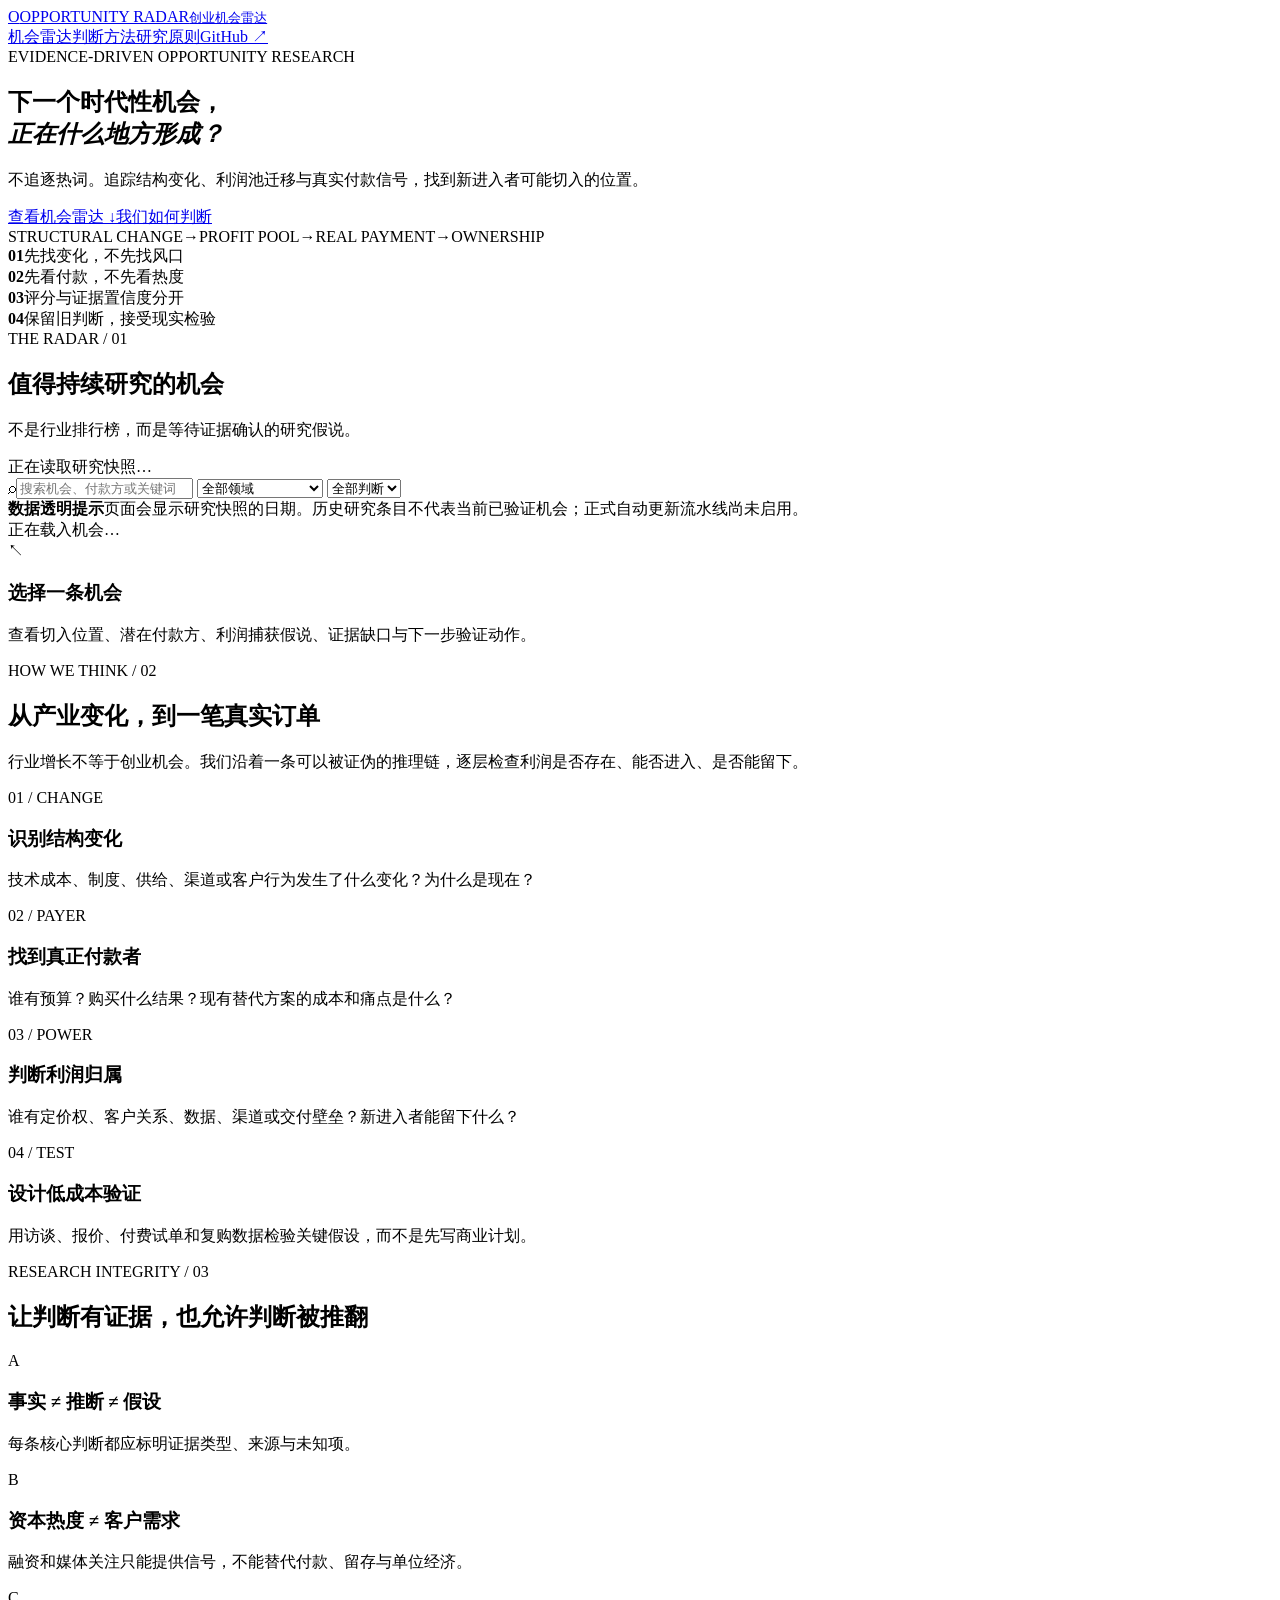
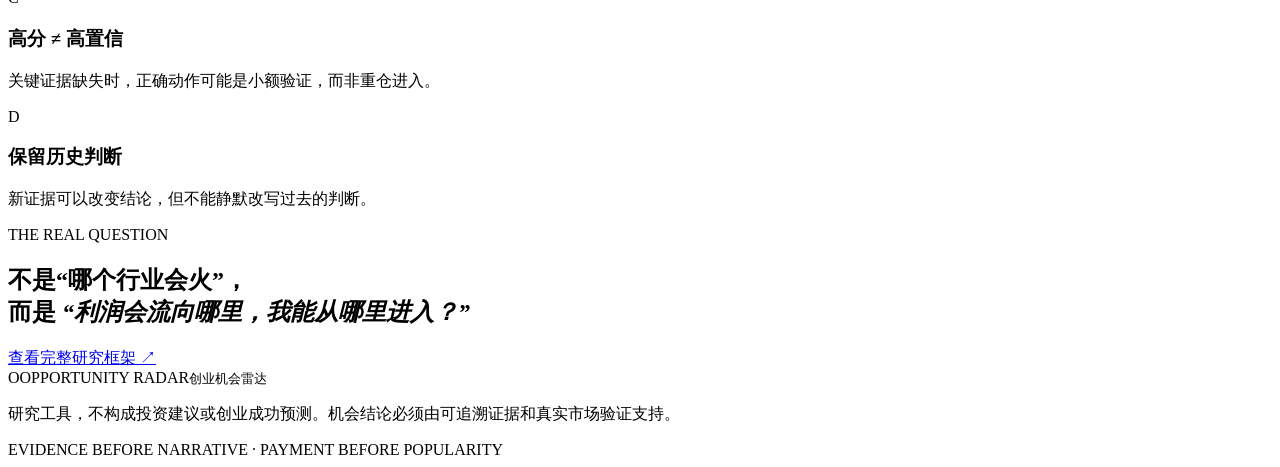
==== site/index.html @ 5525403d "feat(site): add evidence-driven Opportunity Radar website MVP" ====
<!doctype html>
<html lang="zh-CN">
<head>
  <meta charset="utf-8">
  <meta name="viewport" content="width=device-width, initial-scale=1">
  <meta name="description" content="Opportunity Radar：基于证据发现、研究和验证创业机会。">
  <title>Opportunity Radar｜创业机会雷达</title>
  <link rel="stylesheet" href="./styles.css">
  <script defer src="./app.js"></script>
</head>
<body>
  <header class="topbar">
    <a class="brand" href="./"><span class="brand-mark">O</span><span>OPPORTUNITY RADAR<small>创业机会雷达</small></span></a>
    <nav><a href="#radar">机会雷达</a><a href="#method">判断方法</a><a href="#principles">研究原则</a><a class="nav-cta" href="https://github.com/jupiterx0910/finding-mobility-opportunities">GitHub ↗</a></nav>
  </header>
  <main>
    <section class="hero">
      <div class="eyebrow"><span class="pulse"></span> EVIDENCE-DRIVEN OPPORTUNITY RESEARCH</div>
      <h1>下一个时代性机会，<br><em>正在什么地方形成？</em></h1>
      <p class="hero-copy">不追逐热词。追踪结构变化、利润池迁移与真实付款信号，找到新进入者可能切入的位置。</p>
      <div class="hero-actions"><a class="button primary" href="#radar">查看机会雷达 <span>↓</span></a><a class="button secondary" href="#method">我们如何判断</a></div>
      <div class="hero-foot"><span>STRUCTURAL CHANGE</span><b>→</b><span>PROFIT POOL</span><b>→</b><span>REAL PAYMENT</span><b>→</b><span>OWNERSHIP</span></div>
    </section>
    <section class="stats" aria-label="研究原则">
      <div><strong>01</strong><span>先找变化，不先找风口</span></div>
      <div><strong>02</strong><span>先看付款，不先看热度</span></div>
      <div><strong>03</strong><span>评分与证据置信度分开</span></div>
      <div><strong>04</strong><span>保留旧判断，接受现实检验</span></div>
    </section>
    <section class="section" id="radar">
      <div class="section-head">
        <div><div class="eyebrow">THE RADAR / 01</div><h2>值得持续研究的机会</h2><p>不是行业排行榜，而是等待证据确认的研究假说。</p></div>
        <div class="snapshot"><span class="status-dot"></span><span id="data-status">正在读取研究快照…</span></div>
      </div>
      <div class="filters">
        <label class="searchbox"><span>⌕</span><input id="search" type="search" placeholder="搜索机会、付款方或关键词…" autocomplete="off"></label>
        <select id="sector-filter" aria-label="按领域筛选"><option value="all">全部领域</option><option value="ai">AI 与软件</option><option value="manufacturing">先进制造与机器人</option><option value="crossborder">跨境贸易</option></select>
        <select id="verdict-filter" aria-label="按当前判断筛选"><option value="all">全部判断</option><option value="BUY_A_REAL_OPTION">小额验证</option><option value="WATCH">持续观察</option><option value="START">开始行动</option><option value="REJECT">暂不进入</option></select>
      </div>
      <div class="notice" id="freshness-notice"><strong>数据透明提示</strong><span>页面会显示研究快照的日期。历史研究条目不代表当前已验证机会；正式自动更新流水线尚未启用。</span></div>
      <div class="radar-layout">
        <div id="opportunity-list" class="opportunity-list"><div class="loading">正在载入机会…</div></div>
        <aside id="detail-panel" class="detail-panel"><div class="detail-placeholder"><span class="placeholder-icon">↖</span><h3>选择一条机会</h3><p>查看切入位置、潜在付款方、利润捕获假说、证据缺口与下一步验证动作。</p></div></aside>
      </div>
      <div id="empty-state" class="empty-state" hidden><h3>没有匹配的机会</h3><p>试试更换关键词或筛选条件。</p></div>
    </section>
    <section class="section method-section" id="method">
      <div class="eyebrow">HOW WE THINK / 02</div><h2>从产业变化，到一笔真实订单</h2><p class="section-intro">行业增长不等于创业机会。我们沿着一条可以被证伪的推理链，逐层检查利润是否存在、能否进入、是否能留下。</p>
      <div class="method-grid">
        <article><span>01 / CHANGE</span><h3>识别结构变化</h3><p>技术成本、制度、供给、渠道或客户行为发生了什么变化？为什么是现在？</p></article>
        <article><span>02 / PAYER</span><h3>找到真正付款者</h3><p>谁有预算？购买什么结果？现有替代方案的成本和痛点是什么？</p></article>
        <article><span>03 / POWER</span><h3>判断利润归属</h3><p>谁有定价权、客户关系、数据、渠道或交付壁垒？新进入者能留下什么？</p></article>
        <article><span>04 / TEST</span><h3>设计低成本验证</h3><p>用访谈、报价、付费试单和复购数据检验关键假设，而不是先写商业计划。</p></article>
      </div>
    </section>
    <section class="section principles-section" id="principles">
      <div class="eyebrow">RESEARCH INTEGRITY / 03</div><h2>让判断有证据，也允许判断被推翻</h2>
      <div class="principles-grid">
        <div><span class="principle-number">A</span><div><h3>事实 ≠ 推断 ≠ 假设</h3><p>每条核心判断都应标明证据类型、来源与未知项。</p></div></div>
        <div><span class="principle-number">B</span><div><h3>资本热度 ≠ 客户需求</h3><p>融资和媒体关注只能提供信号，不能替代付款、留存与单位经济。</p></div></div>
        <div><span class="principle-number">C</span><div><h3>高分 ≠ 高置信</h3><p>关键证据缺失时，正确动作可能是小额验证，而非重仓进入。</p></div></div>
        <div><span class="principle-number">D</span><div><h3>保留历史判断</h3><p>新证据可以改变结论，但不能静默改写过去的判断。</p></div></div>
      </div>
    </section>
    <section class="closing"><div class="eyebrow">THE REAL QUESTION</div><h2>不是“哪个行业会火”，<br>而是 <em>“利润会流向哪里，我能从哪里进入？”</em></h2><a class="button primary" href="https://github.com/jupiterx0910/finding-mobility-opportunities">查看完整研究框架 ↗</a></section>
  </main>
  <footer><div class="brand footer-brand"><span class="brand-mark">O</span><span>OPPORTUNITY RADAR<small>创业机会雷达</small></span></div><p>研究工具，不构成投资建议或创业成功预测。机会结论必须由可追溯证据和真实市场验证支持。</p><span class="footer-meta">EVIDENCE BEFORE NARRATIVE · PAYMENT BEFORE POPULARITY</span></footer>
</body>
</html>
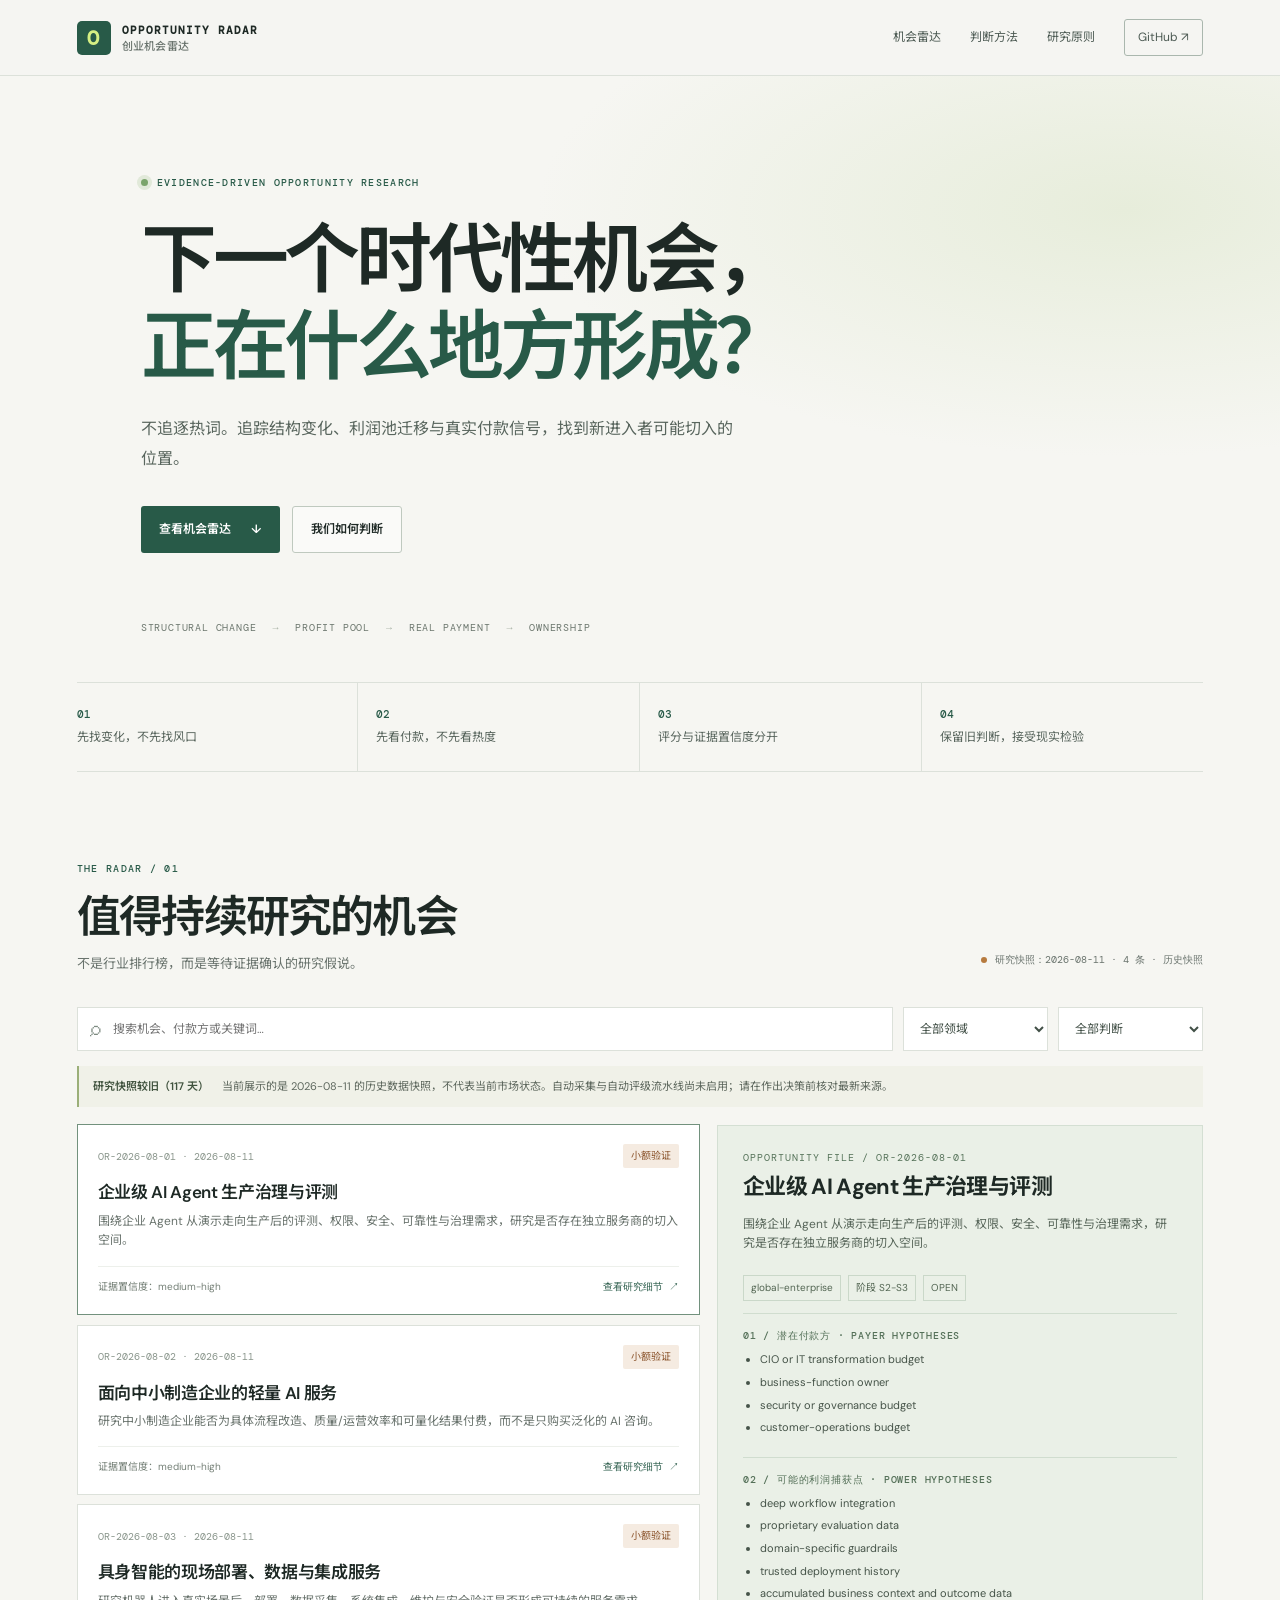
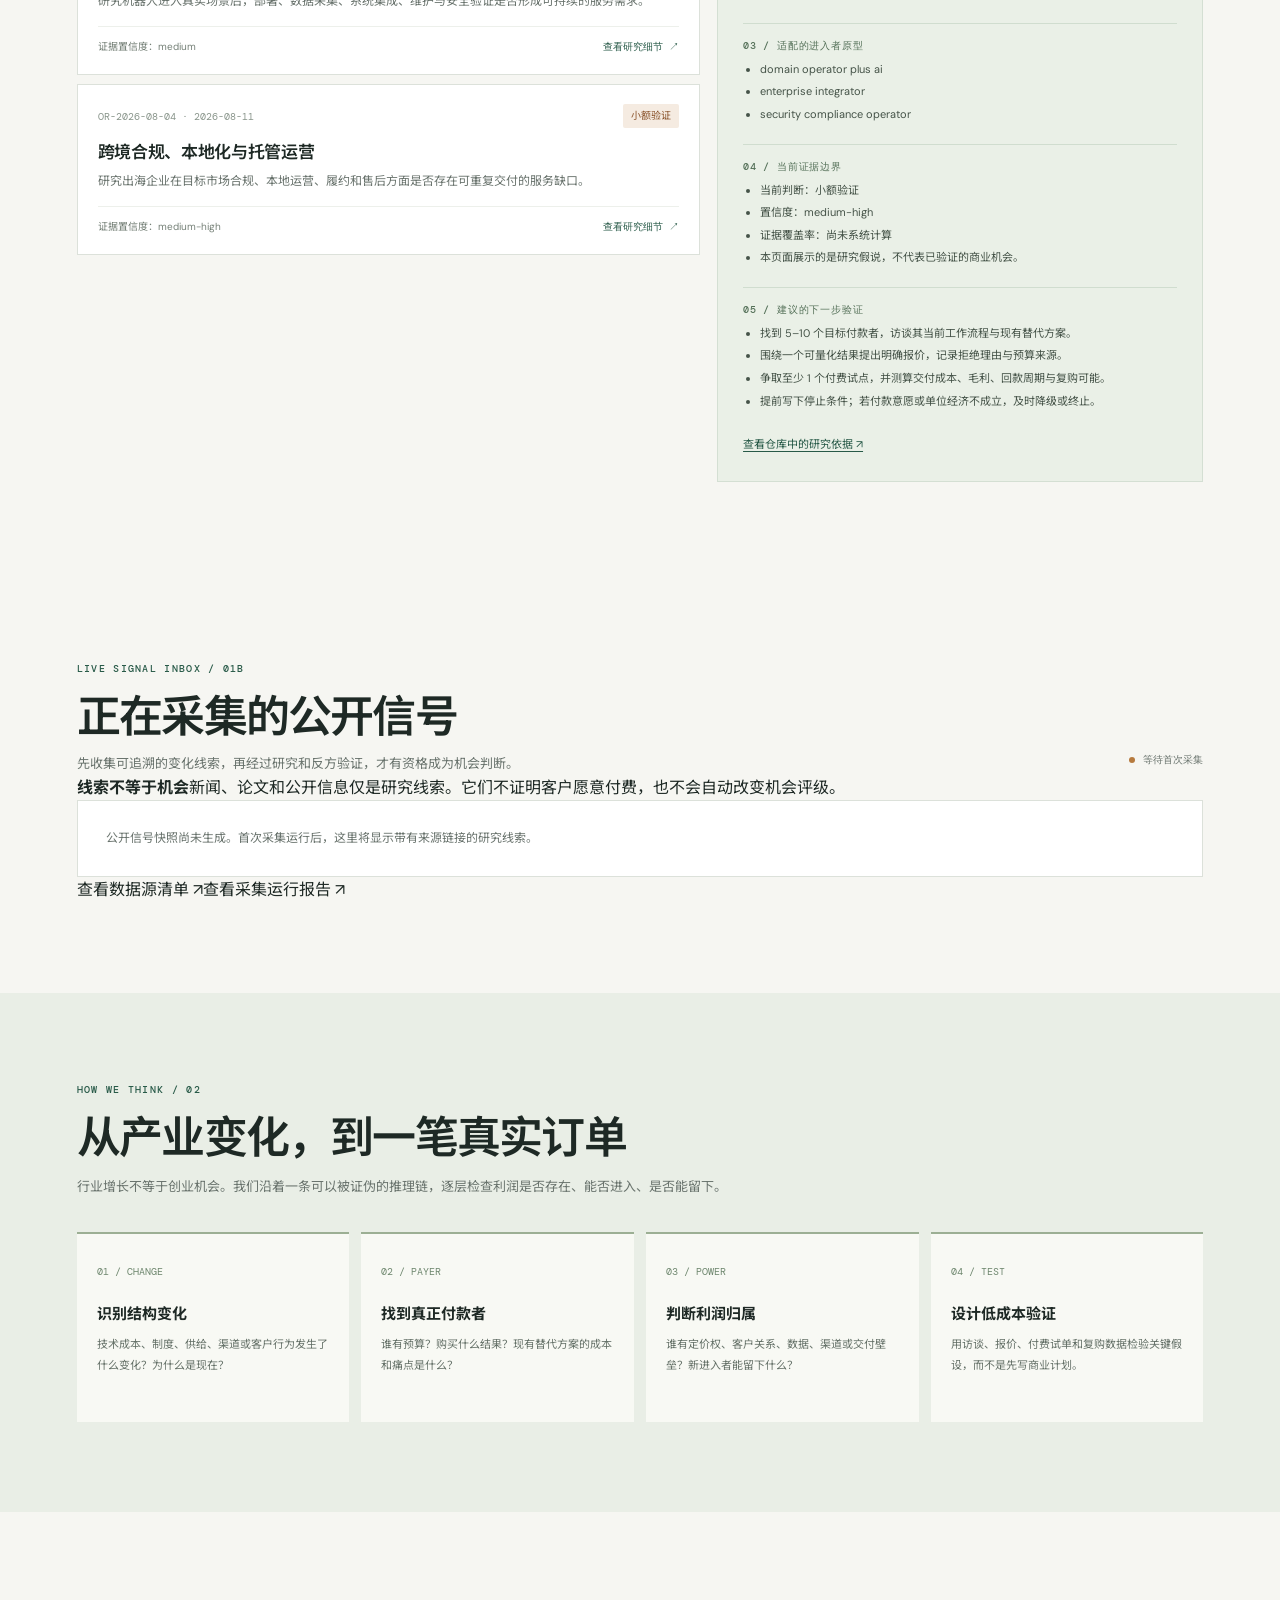
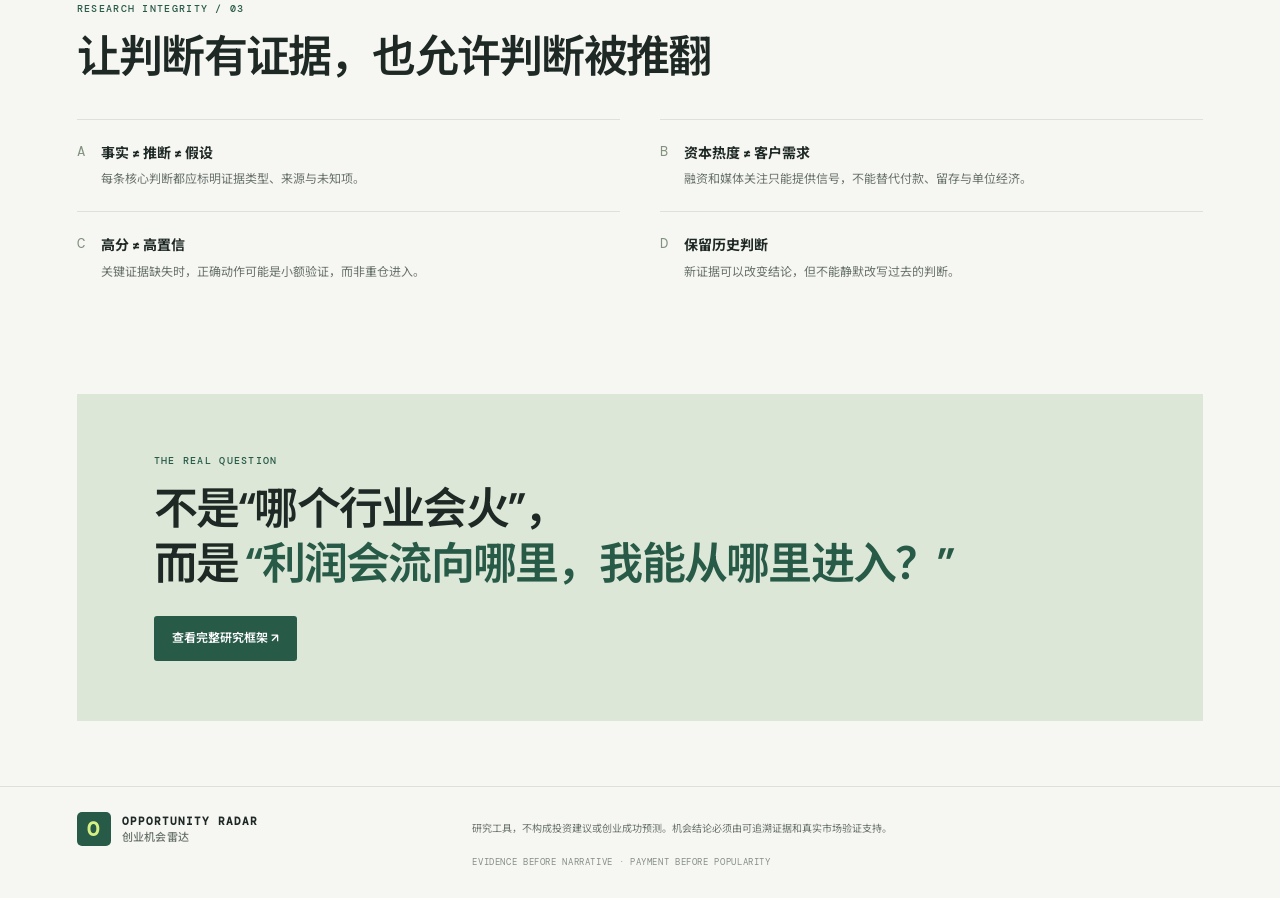
==== commit 323b72db: "feat(site): add public signal inbox section" ====
--- a/site/index.html
+++ b/site/index.html
@@ -7,6 +7,7 @@
   <title>Opportunity Radar｜创业机会雷达</title>
   <link rel="stylesheet" href="./styles.css">
   <script defer src="./app.js"></script>
+  <script defer src="./signals.js"></script>
 </head>
 <body>
   <header class="topbar">
@@ -44,6 +45,15 @@
       </div>
       <div id="empty-state" class="empty-state" hidden><h3>没有匹配的机会</h3><p>试试更换关键词或筛选条件。</p></div>
     </section>
+    <section class="section signals-section" id="signals">
+      <div class="section-head">
+        <div><div class="eyebrow">LIVE SIGNAL INBOX / 01B</div><h2>正在采集的公开信号</h2><p>先收集可追溯的变化线索，再经过研究和反方验证，才有资格成为机会判断。</p></div>
+        <div class="snapshot"><span class="status-dot"></span><span id="signals-status">等待首次采集</span></div>
+      </div>
+      <div class="signal-integrity"><strong>线索不等于机会</strong><span>新闻、论文和公开信息仅是研究线索。它们不证明客户愿意付费，也不会自动改变机会评级。</span></div>
+      <div id="signals-list" class="signals-list"><div class="loading">公开信号快照尚未生成。首次采集运行后，这里将显示带有来源链接的研究线索。</div></div>
+      <div class="signals-footer"><a href="https://github.com/jupiterx0910/finding-mobility-opportunities/blob/main/radar/sources.json">查看数据源清单 ↗</a><a href="https://github.com/jupiterx0910/finding-mobility-opportunities/blob/main/radar/collection-report.json">查看采集运行报告 ↗</a></div>
+    </section>
     <section class="section method-section" id="method">
       <div class="eyebrow">HOW WE THINK / 02</div><h2>从产业变化，到一笔真实订单</h2><p class="section-intro">行业增长不等于创业机会。我们沿着一条可以被证伪的推理链，逐层检查利润是否存在、能否进入、是否能留下。</p>
       <div class="method-grid">
--- a/site/styles.css
+++ b/site/styles.css
@@ -0,0 +1,5 @@
+@import url('https://fonts.googleapis.com/css2?family=DM+Mono:wght@400;500&family=DM+Sans:wght@400;500;600;700&family=Noto+Sans+SC:wght@400;500;600;700;800&display=swap');
+:root{--bg:#f6f6f2;--ink:#1e2925;--muted:#69736d;--line:#dce1da;--green:#285a48;--lime:#d5ef83;--card:#fff;--orange:#a65d30;--mono:'DM Mono',monospace;--sans:'DM Sans','Noto Sans SC',sans-serif}
+*{box-sizing:border-box}html{scroll-behavior:smooth}body{margin:0;background:var(--bg);color:var(--ink);font-family:var(--sans);line-height:1.6}a{color:inherit;text-decoration:none}.topbar{height:76px;display:flex;align-items:center;justify-content:space-between;padding:0 clamp(20px,6vw,90px);border-bottom:1px solid var(--line);background:rgba(246,246,242,.92)}.brand{display:flex;align-items:center;gap:11px;font:600 11px var(--mono);letter-spacing:.09em}.brand small{display:block;color:var(--muted);font:500 11px var(--sans);letter-spacing:.02em}.brand-mark{display:grid;place-items:center;width:34px;height:34px;background:var(--green);color:var(--lime);font:700 20px var(--mono);border-radius:5px}.topbar nav{display:flex;align-items:center;gap:29px;font-size:12px;color:#4c5a53}.topbar nav a:hover{color:var(--green)}.nav-cta{border:1px solid #aab7ae;padding:8px 13px;border-radius:3px}.hero{padding:100px clamp(20px,11vw,160px) 48px;background:radial-gradient(ellipse at 88% 22%,#e7eddb 0%,transparent 37%),var(--bg)}.eyebrow{font:500 10px var(--mono);letter-spacing:.13em;color:var(--green);display:flex;align-items:center;gap:9px}.pulse{width:7px;height:7px;background:#7aa46b;border-radius:50%;box-shadow:0 0 0 4px #e1e9d9}.hero h1{font-size:clamp(40px,6vw,76px);line-height:1.15;letter-spacing:-.055em;font-weight:600;margin:28px 0 22px}.hero h1 em,.closing h2 em{font-style:normal;color:var(--green)}.hero-copy{max-width:600px;color:#59665e;font-size:16px;line-height:1.9}.hero-actions{display:flex;gap:12px;margin-top:31px}.button{display:inline-flex;align-items:center;gap:20px;padding:13px 18px;font-size:12px;font-weight:600;border-radius:3px}.primary{background:var(--green);color:#fff}.primary:hover{background:#1c4637}.secondary{border:1px solid #bfc9bf;background:#ffffff6e}.hero-foot{display:flex;align-items:center;gap:16px;flex-wrap:wrap;margin-top:68px;font:10px var(--mono);letter-spacing:.08em;color:#6c776e}.hero-foot b{color:#a6b0a4}.stats{display:grid;grid-template-columns:repeat(4,1fr);margin:0 clamp(20px,6vw,90px);border-top:1px solid var(--line);border-bottom:1px solid var(--line)}.stats div{padding:24px 18px;display:flex;flex-direction:column;gap:7px;border-right:1px solid var(--line)}.stats div:first-child{padding-left:0}.stats div:last-child{border:0}.stats strong{font:500 11px var(--mono);color:var(--green)}.stats span{font-size:12px;color:#59665e}.section{padding:90px clamp(20px,6vw,90px)}.section-head{display:flex;align-items:flex-end;justify-content:space-between;gap:24px}.section h2,.closing h2{font-size:clamp(28px,3.8vw,44px);line-height:1.25;letter-spacing:-.04em;font-weight:600;margin:15px 0 9px}.section-head p,.section-intro{margin:0;color:var(--muted);font-size:13px}.snapshot{font:10px var(--mono);color:var(--muted);display:flex;align-items:center;gap:8px;padding-bottom:8px}.status-dot{width:6px;height:6px;background:#b67a3e;border-radius:50%}.filters{display:flex;gap:10px;margin:32px 0 15px}.searchbox{display:flex;align-items:center;gap:10px;background:white;border:1px solid var(--line);padding:0 12px;flex:1;min-width:170px}.searchbox span{font-size:21px;color:#7d8b81}.searchbox input{width:100%;height:42px;border:0;outline:0;font:12px var(--sans);background:transparent}.filters select{background:white;border:1px solid var(--line);padding:0 12px;color:#425047;font:12px var(--sans);min-width:145px}.notice{display:flex;gap:13px;padding:12px 14px;background:#f0f1e8;border-left:2px solid #9baf79;color:#5e685e;font-size:11px}.notice strong{white-space:nowrap;color:#40533e;font-weight:600}.radar-layout{display:grid;grid-template-columns:minmax(0,1fr) minmax(300px,.78fr);gap:17px;margin-top:18px;align-items:start}.opportunity-list{display:flex;flex-direction:column;gap:9px}.opportunity-card{background:var(--card);border:1px solid var(--line);padding:19px 20px;cursor:pointer;transition:border-color .15s,transform .15s}.opportunity-card:hover,.opportunity-card.selected{border-color:#72917d;transform:translateY(-1px)}.card-top{display:flex;justify-content:space-between;align-items:center;gap:12px}.card-id{font:10px var(--mono);color:#89958b}.tag{display:inline-block;font-size:10px;padding:4px 8px;background:#edf1e8;color:#46614c;border-radius:2px}.tag.orange{background:#f5ebe1;color:#8a532b}.opportunity-card h3{font-size:17px;line-height:1.4;letter-spacing:-.02em;margin:13px 0 7px;font-weight:600}.card-summary{font-size:12px;color:var(--muted);margin:0 0 15px}.card-bottom{display:flex;align-items:center;justify-content:space-between;border-top:1px solid #edf0eb;padding-top:12px;font-size:10px;color:#758077}.card-bottom strong{color:var(--green);font:500 10px var(--mono)}.detail-panel{position:sticky;top:18px;background:#eaf0e7;border:1px solid #d4dfd3;min-height:430px;padding:25px}.detail-placeholder{padding:38px 10px;text-align:center}.placeholder-icon{font:28px var(--mono);color:#6e8c72}.detail-placeholder h3{font-size:17px;margin:18px 0 8px}.detail-placeholder p{font-size:12px;color:#68766a;max-width:270px;margin:auto}.detail-label{font:10px var(--mono);letter-spacing:.1em;color:#57745b;margin:0 0 8px}.detail-panel h3{font-size:22px;line-height:1.35;letter-spacing:-.03em;margin:0 0 13px}.detail-summary{font-size:12px;color:#59675b;margin:0 0 22px}.detail-block{padding:15px 0;border-top:1px solid #d0ddcf}.detail-block h4{font:500 10px var(--mono);letter-spacing:.08em;color:#547058;margin:0 0 8px}.detail-block ul{padding-left:17px;margin:0;color:#455348;font-size:11px}.detail-block li{margin:5px 0}.detail-meta{display:flex;gap:7px;flex-wrap:wrap;margin:12px 0}.detail-meta span{font-size:10px;padding:4px 7px;border:1px solid #cad8c9;color:#526552}.detail-link{font-size:11px;color:var(--green);text-decoration:underline;text-underline-offset:3px}.loading,.empty-state{padding:28px;color:var(--muted);font-size:12px;background:white;border:1px solid var(--line)}.empty-state{text-align:center;margin-top:12px}.method-section{background:#e9eee6}.section-intro{max-width:650px;line-height:1.9;margin:0 0 32px}.method-grid{display:grid;grid-template-columns:repeat(4,1fr);gap:12px}.method-grid article{background:#f8f9f4;padding:23px 20px;min-height:190px;border-top:2px solid #9caf94}.method-grid article span{font:10px var(--mono);color:#6e876e}.method-grid h3{font-size:15px;margin:20px 0 8px}.method-grid p{font-size:11px;color:#657168;margin:0;line-height:1.9}.principles-grid{display:grid;grid-template-columns:repeat(2,1fr);gap:0 40px;margin-top:34px}.principles-grid>div{display:flex;gap:16px;padding:22px 0;border-top:1px solid var(--line)}.principle-number{font:14px var(--mono);color:#81927f}.principles-grid h3{font-size:14px;margin:0 0 6px}.principles-grid p{font-size:12px;color:var(--muted);margin:0}.closing{margin:0 clamp(20px,6vw,90px) 65px;padding:60px clamp(20px,6vw,80px);background:#dce7d7}.closing h2{margin-bottom:24px}footer{border-top:1px solid var(--line);padding:25px clamp(20px,6vw,90px) 30px;display:grid;grid-template-columns:1fr 2fr;gap:10px 30px;align-items:center}.footer-brand{align-self:start}footer p{font-size:10px;color:var(--muted);margin:0;max-width:650px}.footer-meta{grid-column:2;font:9px var(--mono);letter-spacing:.07em;color:#859087}
+@media(max-width:900px){.topbar{padding:0 20px}.topbar nav{gap:14px}.topbar nav>a:not(.nav-cta){display:none}.hero{padding:80px 28px 40px}.stats{margin:0 20px;grid-template-columns:repeat(2,1fr)}.stats div:nth-child(2){border-right:0}.stats div:nth-child(-n+2){border-bottom:1px solid var(--line)}.stats div:first-child{padding-left:18px}.section{padding:68px 20px}.radar-layout{grid-template-columns:1fr}.detail-panel{position:relative;top:0;min-height:0}.method-grid{grid-template-columns:repeat(2,1fr)}.closing{margin:0 20px 45px;padding:40px 25px}footer{padding:24px 20px}}
+@media(max-width:560px){.brand{font-size:9px}.brand small{font-size:10px}.nav-cta{font-size:10px;padding:7px 9px}.hero{padding-top:62px}.hero h1{font-size:42px}.hero-copy{font-size:14px}.hero-foot{gap:8px;font-size:8px;margin-top:45px}.hero-actions{flex-wrap:wrap}.section-head{align-items:flex-start;flex-direction:column}.snapshot{padding:0}.filters{flex-direction:column}.filters select{height:42px}.notice{flex-direction:column;gap:4px}.method-grid{grid-template-columns:1fr}.method-grid article{min-height:0}.principles-grid{grid-template-columns:1fr}.card-top{align-items:flex-start}.opportunity-card{padding:16px}.detail-panel{padding:20px}.closing h2{font-size:28px}footer{grid-template-columns:1fr}.footer-meta{grid-column:1}}
